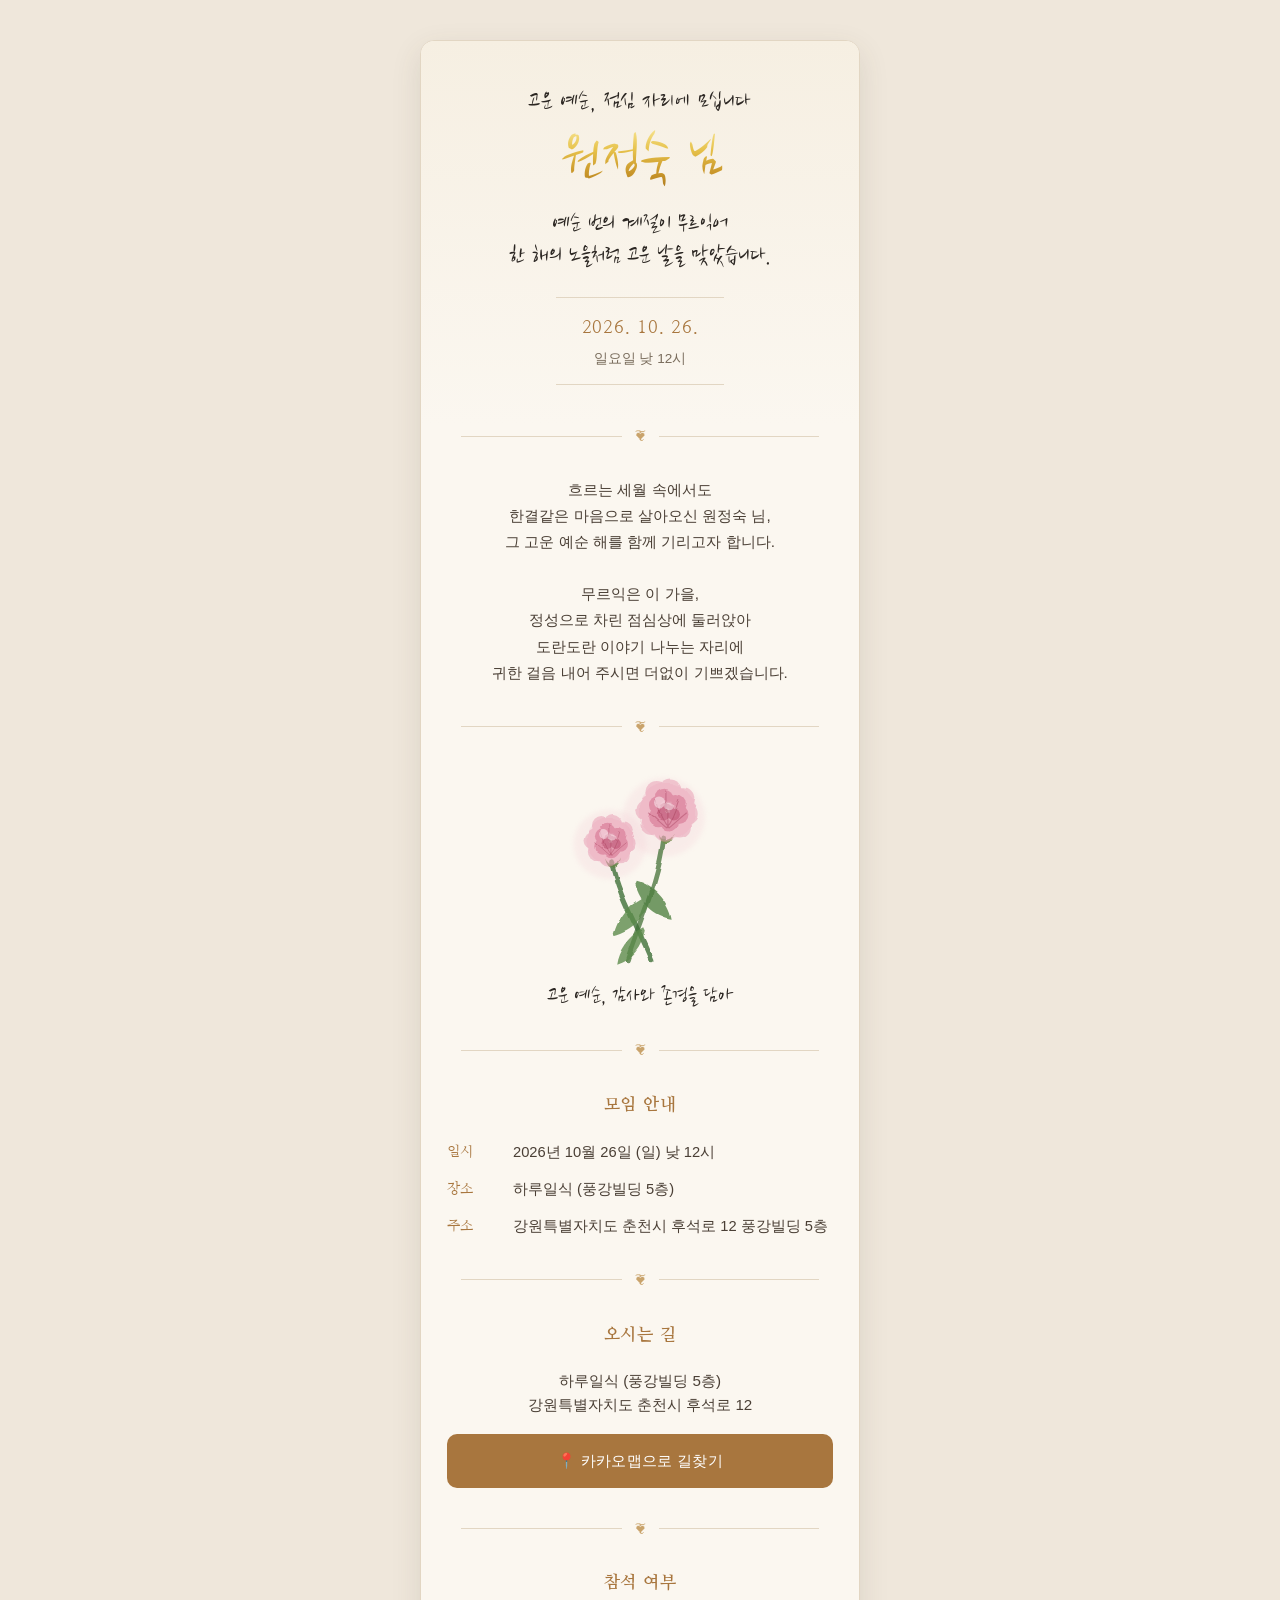
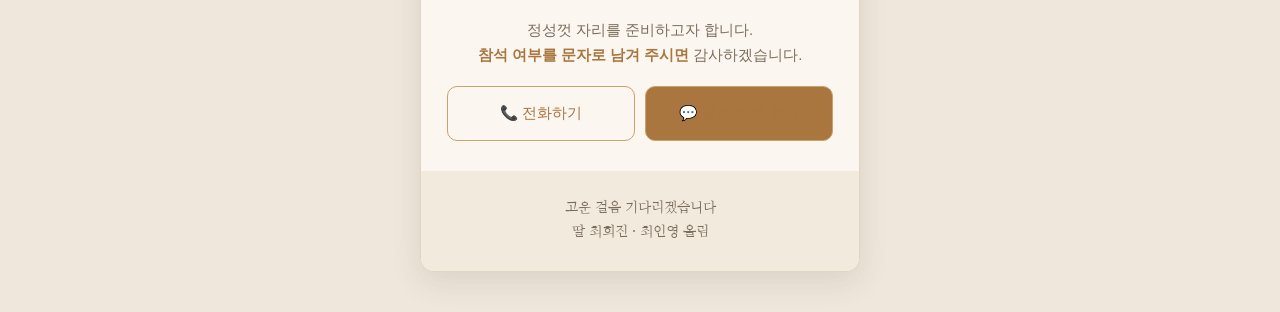
==== index.html @ 2e65c993 "환갑잔치 모바일 초대장 (원정숙 님)" ====
<!DOCTYPE html>
<html lang="ko">
<head>
  <meta charset="UTF-8">
  <meta name="viewport" content="width=device-width, initial-scale=1">
  <title>환갑잔치에 초대합니다</title>
  <meta property="og:title" content="환갑잔치에 초대합니다">
  <meta property="og:description" content="2026년 10월 26일, 따뜻한 점심 자리에 모십니다.">
  <!-- 캘리그래피(붓글씨) 타이틀용 웹폰트 -->
  <link rel="preconnect" href="https://fonts.googleapis.com">
  <link rel="preconnect" href="https://fonts.gstatic.com" crossorigin>
  <link href="https://fonts.googleapis.com/css2?family=Nanum+Brush+Script&family=Nanum+Myeongjo:wght@400;700&display=swap" rel="stylesheet">
  <link rel="stylesheet" href="style.css">
</head>
<body>
  <main class="card">

    <!-- 표지 -->
    <section class="cover">
      <p class="cover__label">고운 예순, 점심 자리에 모십니다</p>
      <h1 class="cover__name">원정숙 님</h1>
      <p class="cover__sub">예순 번의 계절이 무르익어<br>한 해의 노을처럼 고운 날을 맞았습니다.</p>
      <div class="cover__date">
        <span class="cover__date-day">2026. 10. 26.</span>
        <span class="cover__date-time">일요일 낮 12시</span>
      </div>
    </section>

    <div class="divider"><span>❦</span></div>

    <!-- 인사말 -->
    <section class="message">
      <p>
        흐르는 세월 속에서도<br>
        한결같은 마음으로 살아오신 원정숙 님,<br>
        그 고운 예순 해를 함께 기리고자 합니다.<br><br>
        무르익은 이 가을,<br>
        정성으로 차린 점심상에 둘러앉아<br>
        도란도란 이야기 나누는 자리에<br>
        귀한 걸음 내어 주시면 더없이 기쁘겠습니다.
      </p>
    </section>

    <div class="divider"><span>❦</span></div>

    <!-- 카네이션 수채화 -->
    <section class="flower">
      <svg class="flower__art" viewBox="0 0 240 260" xmlns="http://www.w3.org/2000/svg" role="img" aria-label="분홍 카네이션 두 송이 수채화 그림">
        <defs>
          <filter id="wc" x="-25%" y="-25%" width="150%" height="150%">
            <feTurbulence type="fractalNoise" baseFrequency="0.02 0.03" numOctaves="4" seed="9" result="n"/>
            <feDisplacementMap in="SourceGraphic" in2="n" scale="5" xChannelSelector="R" yChannelSelector="G"/>
          </filter>
          <filter id="soft" x="-40%" y="-40%" width="180%" height="180%">
            <feGaussianBlur stdDeviation="3.2"/>
          </filter>
          <!-- 카네이션 한 송이 -->
          <g id="bloom" filter="url(#wc)">
            <circle cx="0" cy="0" r="33" fill="#f0b9c9" opacity="0.30"/>
            <g opacity="0.5" fill="#e79ab2">
              <circle cx="-19" cy="-6" r="13"/><circle cx="-12" cy="-21" r="13"/>
              <circle cx="4" cy="-25" r="13"/><circle cx="19" cy="-15" r="13"/>
              <circle cx="23" cy="3" r="13"/><circle cx="15" cy="18" r="13"/>
              <circle cx="-2" cy="23" r="13"/><circle cx="-18" cy="15" r="13"/>
              <circle cx="-25" cy="-1" r="12"/>
            </g>
            <g opacity="0.52" fill="#d3688a">
              <circle cx="-10" cy="-7" r="11"/><circle cx="-2" cy="-15" r="11"/>
              <circle cx="11" cy="-9" r="11"/><circle cx="13" cy="4" r="11"/>
              <circle cx="2" cy="13" r="11"/><circle cx="-11" cy="8" r="11"/>
            </g>
            <g opacity="0.55" fill="#b8496b">
              <circle cx="0" cy="-2" r="8"/><circle cx="7" cy="4" r="7"/><circle cx="-5" cy="4" r="7"/>
            </g>
            <path d="M0 -24 L0 20 M-14 -14 C-9 4 -4 14 2 20 M14 -14 C9 4 4 14 -2 20
                     M-22 2 C-12 10 -6 16 -1 20 M22 2 C12 10 6 16 1 20"
                  stroke="#9c2f4b" stroke-width="1.3" fill="none" opacity="0.35"/>
            <circle cx="-8" cy="-10" r="7" fill="#fdeef2" opacity="0.55"/>
            <circle cx="3" cy="-6" r="5" fill="#fdeef2" opacity="0.5"/>
          </g>
        </defs>

        <!-- 수채 번짐 배경 -->
        <ellipse cx="150" cy="70" rx="52" ry="50" fill="#f2c6d1" opacity="0.22" filter="url(#soft)"/>
        <ellipse cx="82" cy="104" rx="46" ry="44" fill="#f2c6d1" opacity="0.22" filter="url(#soft)"/>

        <!-- 줄기 (교차) -->
        <g filter="url(#wc)" fill="none" stroke-linecap="round">
          <path d="M150 96 C144 150 120 200 104 250" stroke="#4f7a43" stroke-width="6" opacity="0.8"/>
          <path d="M84 126 C92 168 118 210 134 250" stroke="#3f7038" stroke-width="6" opacity="0.8"/>
        </g>
        <!-- 잎 (가늘고 긴 잎) -->
        <g filter="url(#wc)" opacity="0.78">
          <path d="M132 168 C108 176 92 196 86 220 C110 214 128 196 134 172 Z" fill="#5a8a49"/>
          <path d="M116 150 C138 156 156 176 160 198 C138 194 120 178 114 154 Z" fill="#4f8040"/>
          <path d="M124 210 C104 220 92 240 90 256 C110 250 122 234 126 214 Z" fill="#5a8a49"/>
        </g>

        <!-- 꽃받침 (봉오리 컵) -->
        <path d="M144 92 C147 108 161 108 164 92 C160 102 148 102 144 92 Z" fill="#6f8f4a" opacity="0.9" filter="url(#wc)"/>
        <path d="M76 122 C79 138 93 138 96 122 C92 132 80 132 76 122 Z" fill="#638546" opacity="0.9" filter="url(#wc)"/>

        <!-- 꽃송이 두 개 -->
        <use href="#bloom" transform="translate(154,62) scale(1.08)"/>
        <use href="#bloom" transform="translate(82,100) scale(0.9)"/>
      </svg>
      <p class="flower__caption">고운 예순, 감사와 존경을 담아</p>
    </section>

    <div class="divider"><span>❦</span></div>

    <!-- 안내 정보 -->
    <section class="info">
      <h2 class="section-title">모임 안내</h2>
      <dl class="info__list">
        <div class="info__row">
          <dt>일시</dt><dd>2026년 10월 26일 (일) 낮 12시</dd>
        </div>
        <div class="info__row">
          <dt>장소</dt><dd>하루일식 (풍강빌딩 5층)</dd>
        </div>
        <div class="info__row">
          <dt>주소</dt><dd id="venue-address">강원특별자치도 춘천시 후석로 12</dd>
        </div>
      </dl>
    </section>

    <div class="divider"><span>❦</span></div>

    <!-- 오시는 길 -->
    <section class="map">
      <h2 class="section-title">오시는 길</h2>
      <p class="map__place">하루일식 (풍강빌딩 5층)<br>강원특별자치도 춘천시 후석로 12</p>
      <a id="map-link" class="map__button" href="#" target="_blank" rel="noopener">
        📍 카카오맵으로 길찾기
      </a>
    </section>

    <div class="divider"><span>❦</span></div>

    <!-- 참석 여부 (RSVP) -->
    <section class="contact">
      <h2 class="section-title">참석 여부</h2>
      <p class="contact__notice">
        정성껏 자리를 준비하고자 합니다.<br>
        <strong>참석 여부를 문자로 남겨 주시면</strong> 감사하겠습니다.
      </p>
      <div class="contact__buttons">
        <a id="tel-link" class="contact__btn" href="tel:010-2603-9217">📞 전화하기</a>
        <a id="sms-link" class="contact__btn contact__btn--accent" href="sms:010-2603-9217">💬 참석 여부 문자</a>
      </div>
    </section>

    <footer class="footer">
      <p>고운 걸음 기다리겠습니다<br>딸 최희진 · 최인영 올림</p>
    </footer>

  </main>

  <script src="script.js"></script>
</body>
</html>
---- style.css ----
/* ===== 테마 변수 ===== */
:root {
  --bg: #efe7db;
  --card-bg: #fbf7f0;
  --ink: #4a3f35;
  --ink-soft: #7a6d5d;
  --accent: #a8763e;      /* 브라운 골드 */
  --accent-soft: #c9a36b;
  --line: #e2d6c3;
  --white: #ffffff;
  --radius: 14px;
  --serif: "Nanum Myeongjo", "Batang", serif;
  --sans: "Apple SD Gothic Neo", "Noto Sans KR", "Malgun Gothic", sans-serif;
  --calli: "Nanum Brush Script", "Nanum Myeongjo", cursive;  /* 캘리그래피(붓글씨) */
  --ink-calli: #2b2622;   /* 먹색 */
}

* { box-sizing: border-box; margin: 0; padding: 0; }

html { -webkit-text-size-adjust: 100%; }

body {
  background: var(--bg);
  color: var(--ink);
  font-family: var(--sans);
  line-height: 1.7;
  display: flex;
  justify-content: center;
  padding: 24px 12px;
}

/* ===== 카드 (모바일 우선) ===== */
.card {
  width: 100%;
  max-width: 440px;
  background: var(--card-bg);
  border-radius: var(--radius);
  box-shadow: 0 10px 30px rgba(74, 63, 53, .12);
  overflow: hidden;
  border: 1px solid var(--line);
}

section { padding: 30px 26px; }

.section-title {
  font-family: var(--serif);
  font-size: 1.05rem;
  letter-spacing: .04em;
  color: var(--accent);
  text-align: center;
  margin-bottom: 20px;
}

/* ===== 구분선 ===== */
.divider {
  display: flex;
  align-items: center;
  gap: 12px;
  padding: 0 40px;
  color: var(--accent-soft);
}
.divider::before, .divider::after {
  content: "";
  flex: 1;
  height: 1px;
  background: var(--line);
}
.divider span { font-size: .8rem; }

/* ===== 표지 ===== */
.cover {
  text-align: center;
  padding: 46px 26px 40px;
  background: linear-gradient(180deg, #f6efe2 0%, var(--card-bg) 100%);
}
.cover__label {
  font-family: var(--calli);
  color: var(--ink-calli);
  letter-spacing: .02em;
  font-size: 1.5rem;
  line-height: 1.3;
  margin-bottom: 10px;
}
.cover__name {
  font-family: var(--calli);
  font-size: 3.8rem;
  font-weight: 400;
  line-height: 1.05;
  margin: 4px 0 16px;
  /* 메탈릭 금색 그라데이션 */
  color: #c9a227;   /* 미지원 브라우저 대비 기본 금색 */
  background: linear-gradient(180deg, #f7e491 0%, #e6c14a 35%, #c9962a 70%, #a9761d 100%);
  -webkit-background-clip: text;
  background-clip: text;
  -webkit-text-fill-color: transparent;
}
.cover__sub {
  font-family: var(--calli);
  color: var(--ink-calli);
  font-size: 1.5rem;
  line-height: 1.35;
  margin-bottom: 24px;
}
.cover__date {
  display: inline-flex;
  flex-direction: column;
  gap: 4px;
  padding: 14px 26px;
  border-top: 1px solid var(--line);
  border-bottom: 1px solid var(--line);
}
.cover__date-day {
  font-family: var(--serif);
  font-size: 1.15rem;
  color: var(--accent);
  letter-spacing: .05em;
}
.cover__date-time { font-size: .85rem; color: var(--ink-soft); }

/* ===== 인사말 ===== */
.message { text-align: center; }
.message p { color: var(--ink); font-size: .96rem; }

/* ===== 카네이션 수채화 ===== */
.flower {
  text-align: center;
  padding-top: 24px;
  padding-bottom: 24px;
}
.flower__art {
  width: 190px;
  max-width: 70%;
  height: auto;
  display: block;
  margin: 0 auto;
}
.flower__caption {
  margin-top: 10px;
  font-family: var(--calli);
  font-size: 1.4rem;
  color: var(--ink-calli);
}

/* ===== 안내 정보 ===== */
.info__list { display: flex; flex-direction: column; gap: 12px; }
.info__row {
  display: grid;
  grid-template-columns: 54px 1fr;
  gap: 12px;
  align-items: start;
}
.info__row dt {
  font-family: var(--serif);
  color: var(--accent);
  font-size: .9rem;
}
.info__row dd { color: var(--ink); font-size: .92rem; }

/* ===== 오시는 길 ===== */
.map__place {
  text-align: center;
  color: var(--ink);
  font-size: .95rem;
  line-height: 1.6;
  margin-bottom: 16px;
}
.map__button {
  display: block;
  margin-top: 14px;
  padding: 14px;
  text-align: center;
  background: var(--accent);
  color: var(--white);
  text-decoration: none;
  border-radius: 10px;
  font-size: .95rem;
  letter-spacing: .02em;
  min-height: 44px;
}
.map__button:active { background: #8f6231; }

/* ===== 참석 여부 (RSVP) ===== */
.contact__notice {
  text-align: center;
  color: var(--ink-soft);
  font-size: .92rem;
  margin-bottom: 18px;
}
.contact__notice strong { color: var(--accent); font-weight: 700; }
.contact__buttons { display: flex; gap: 10px; }
.contact__btn--accent {
  background: var(--accent);
  color: var(--white);
  border-color: var(--accent);
}
.contact__btn--accent:active { background: #8f6231; }
.contact__btn {
  flex: 1;
  text-align: center;
  padding: 14px;
  border: 1px solid var(--accent-soft);
  border-radius: 10px;
  color: var(--accent);
  text-decoration: none;
  font-size: .92rem;
  min-height: 44px;
  display: flex;
  align-items: center;
  justify-content: center;
}
.contact__btn:active { background: #f2e8d8; }

/* ===== 푸터 ===== */
.footer {
  text-align: center;
  padding: 26px;
  background: #f2eadc;
  color: var(--ink-soft);
  font-family: var(--serif);
  font-size: .88rem;
}

/* ===== 넓은 화면 보정 ===== */
@media (min-width: 500px) {
  body { padding: 40px 16px; }
}
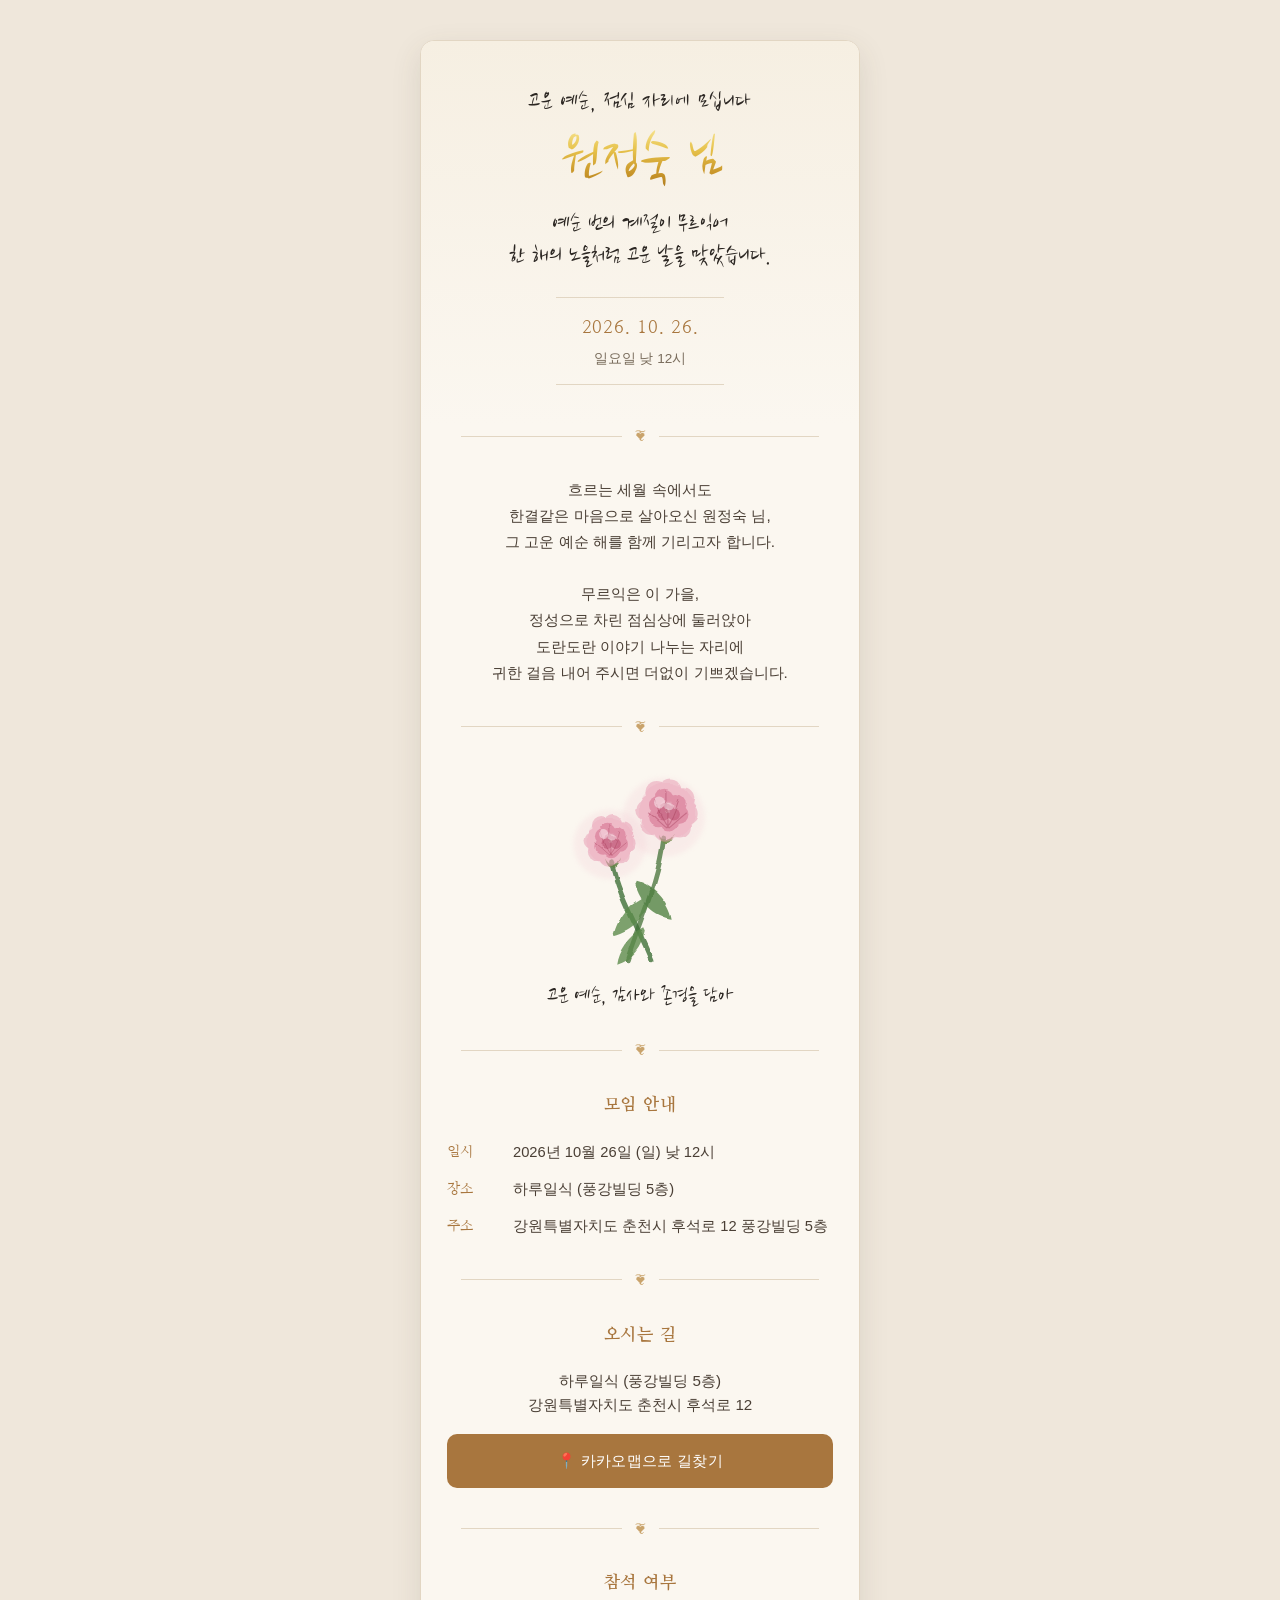
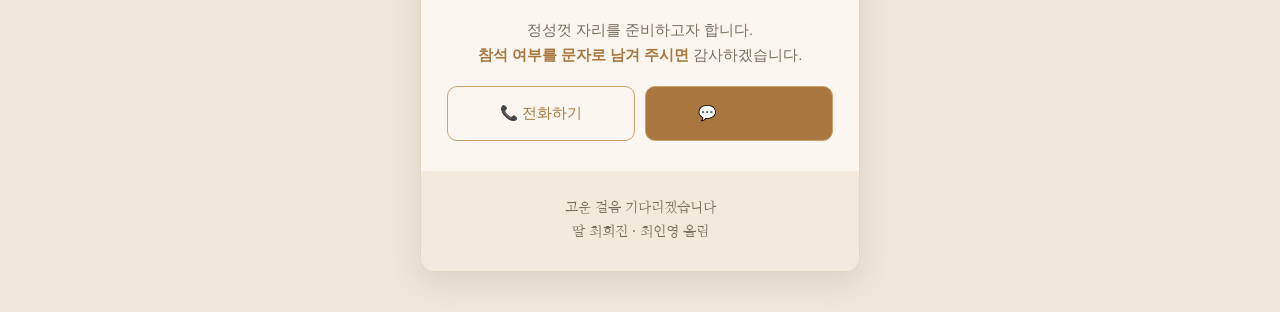
==== commit 08d57070: "카톡 미리보기용 대표 이미지(og:image) 추가, 문자 버튼 문구 수정" ====
--- a/index.html
+++ b/index.html
@@ -3,9 +3,14 @@
 <head>
   <meta charset="UTF-8">
   <meta name="viewport" content="width=device-width, initial-scale=1">
-  <title>환갑잔치에 초대합니다</title>
-  <meta property="og:title" content="환갑잔치에 초대합니다">
-  <meta property="og:description" content="2026년 10월 26일, 따뜻한 점심 자리에 모십니다.">
+  <title>원정숙 님 환갑에 모십니다</title>
+  <meta property="og:type" content="website">
+  <meta property="og:url" content="https://mswp96-del.github.io/invitation/">
+  <meta property="og:title" content="원정숙 님 환갑에 모십니다">
+  <meta property="og:description" content="2026년 10월 26일(일) 낮 12시 · 하루일식 — 고운 예순, 점심 자리에 모십니다.">
+  <meta property="og:image" content="https://mswp96-del.github.io/invitation/og-image.png">
+  <meta property="og:image:width" content="1200">
+  <meta property="og:image:height" content="630">
   <!-- 캘리그래피(붓글씨) 타이틀용 웹폰트 -->
   <link rel="preconnect" href="https://fonts.googleapis.com">
   <link rel="preconnect" href="https://fonts.gstatic.com" crossorigin>
@@ -147,7 +152,7 @@
       </p>
       <div class="contact__buttons">
         <a id="tel-link" class="contact__btn" href="tel:010-2603-9217">📞 전화하기</a>
-        <a id="sms-link" class="contact__btn contact__btn--accent" href="sms:010-2603-9217">💬 참석 여부 문자</a>
+        <a id="sms-link" class="contact__btn contact__btn--accent" href="sms:010-2603-9217">💬 문자하기</a>
       </div>
     </section>
 
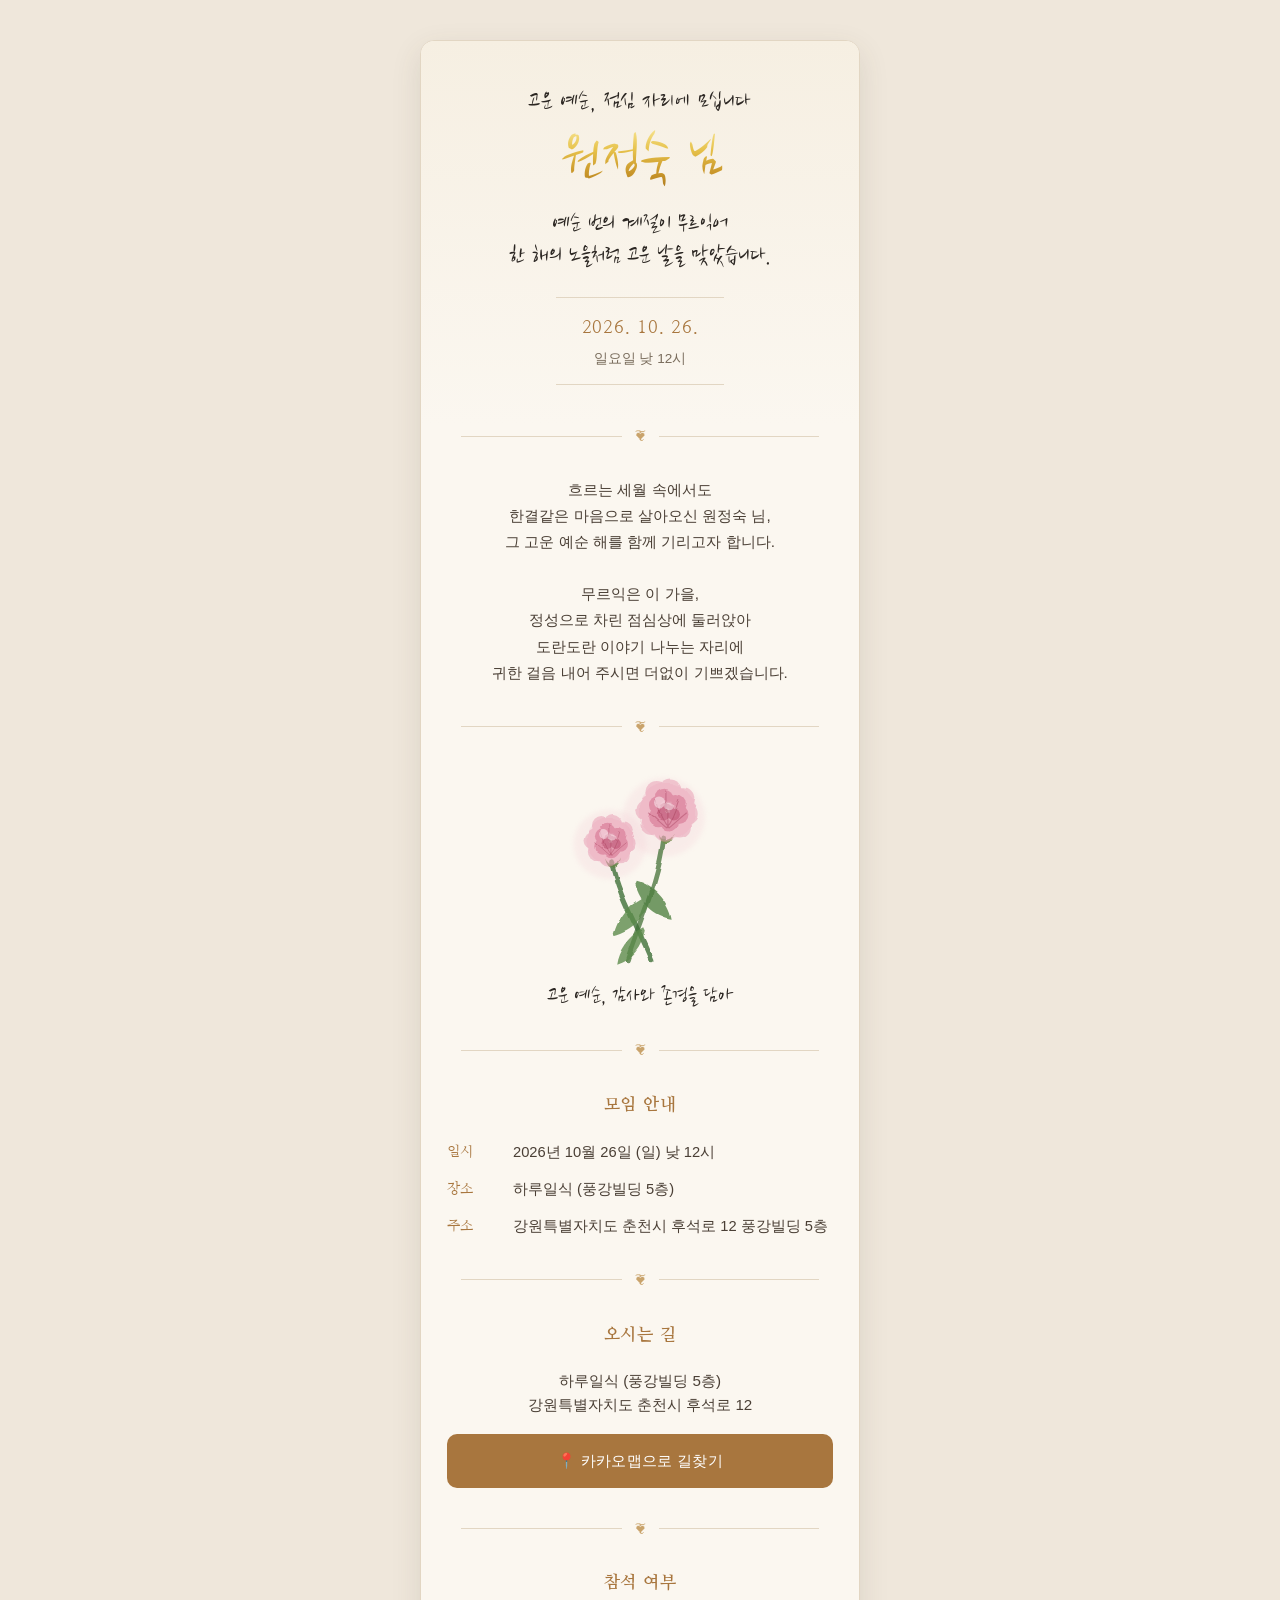
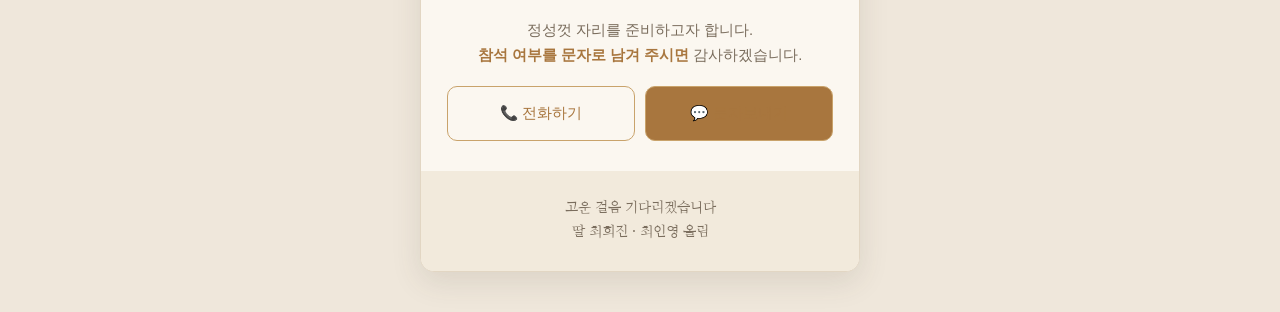
==== commit 518bd8be: "문자 버튼 문구: 문자보내기" ====
--- a/index.html
+++ b/index.html
@@ -3,10 +3,10 @@
 <head>
   <meta charset="UTF-8">
   <meta name="viewport" content="width=device-width, initial-scale=1">
-  <title>원정숙 님 환갑에 모십니다</title>
+  <title>고운 예순, 점심 자리에 모십니다</title>
   <meta property="og:type" content="website">
   <meta property="og:url" content="https://mswp96-del.github.io/invitation/">
-  <meta property="og:title" content="원정숙 님 환갑에 모십니다">
+  <meta property="og:title" content="고운 예순, 점심 자리에 모십니다">
   <meta property="og:description" content="2026년 10월 26일(일) 낮 12시 · 하루일식 — 고운 예순, 점심 자리에 모십니다.">
   <meta property="og:image" content="https://mswp96-del.github.io/invitation/og-image.png">
   <meta property="og:image:width" content="1200">
@@ -152,7 +152,7 @@
       </p>
       <div class="contact__buttons">
         <a id="tel-link" class="contact__btn" href="tel:010-2603-9217">📞 전화하기</a>
-        <a id="sms-link" class="contact__btn contact__btn--accent" href="sms:010-2603-9217">💬 문자하기</a>
+        <a id="sms-link" class="contact__btn contact__btn--accent" href="sms:010-2603-9217">💬 문자보내기</a>
       </div>
     </section>
 
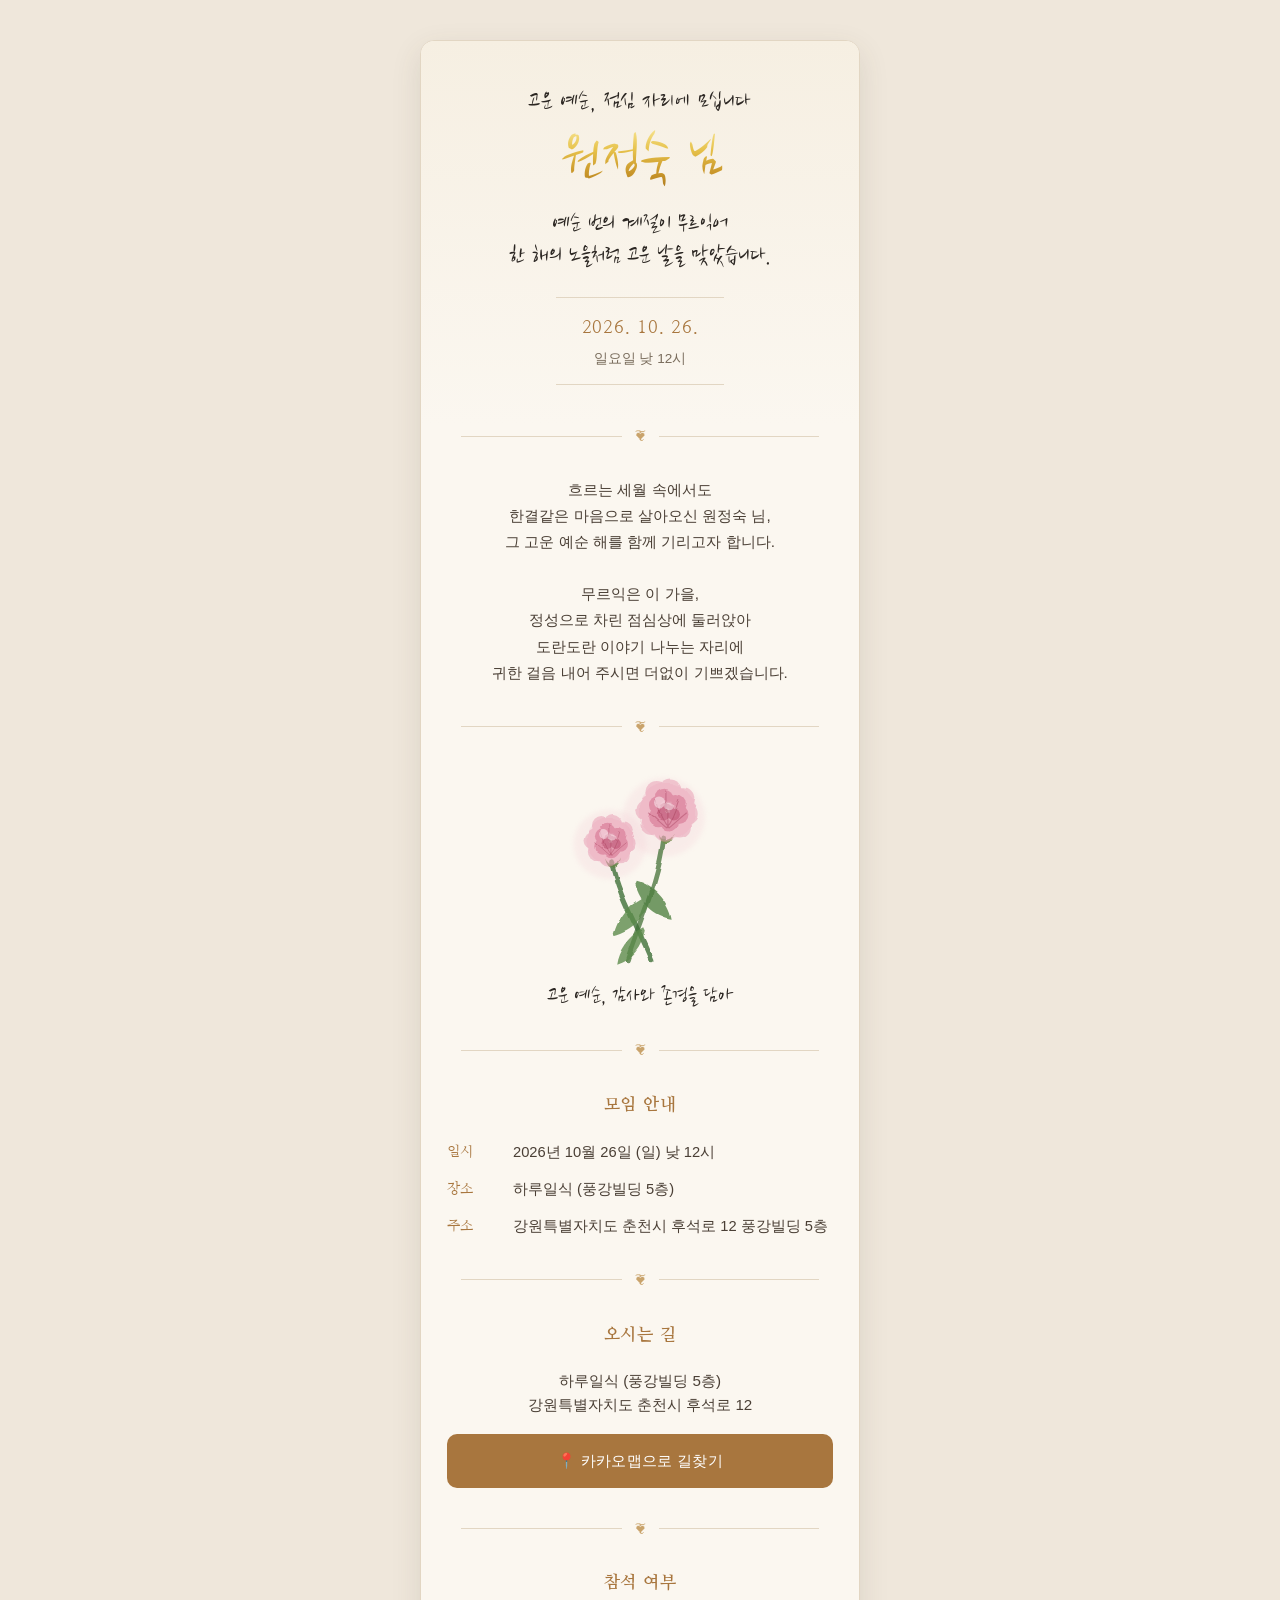
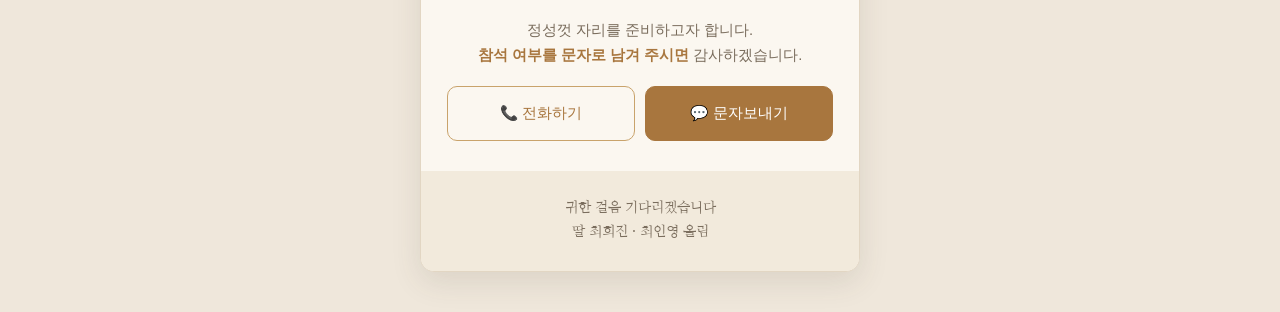
==== commit 12737b05: "맺음말: 고운 걸음 → 귀한 걸음" ====
--- a/index.html
+++ b/index.html
@@ -157,7 +157,7 @@
     </section>
 
     <footer class="footer">
-      <p>고운 걸음 기다리겠습니다<br>딸 최희진 · 최인영 올림</p>
+      <p>귀한 걸음 기다리겠습니다<br>딸 최희진 · 최인영 올림</p>
     </footer>
 
   </main>
--- a/style.css
+++ b/style.css
@@ -188,12 +188,13 @@
 }
 .contact__notice strong { color: var(--accent); font-weight: 700; }
 .contact__buttons { display: flex; gap: 10px; }
-.contact__btn--accent {
+/* 이중 클래스로 우선순위를 높여 .contact__btn(금색 글자)보다 뒤에 있어도 이기게 함 */
+.contact__btn.contact__btn--accent {
   background: var(--accent);
   color: var(--white);
   border-color: var(--accent);
 }
-.contact__btn--accent:active { background: #8f6231; }
+.contact__btn.contact__btn--accent:active { background: #8f6231; }
 .contact__btn {
   flex: 1;
   text-align: center;
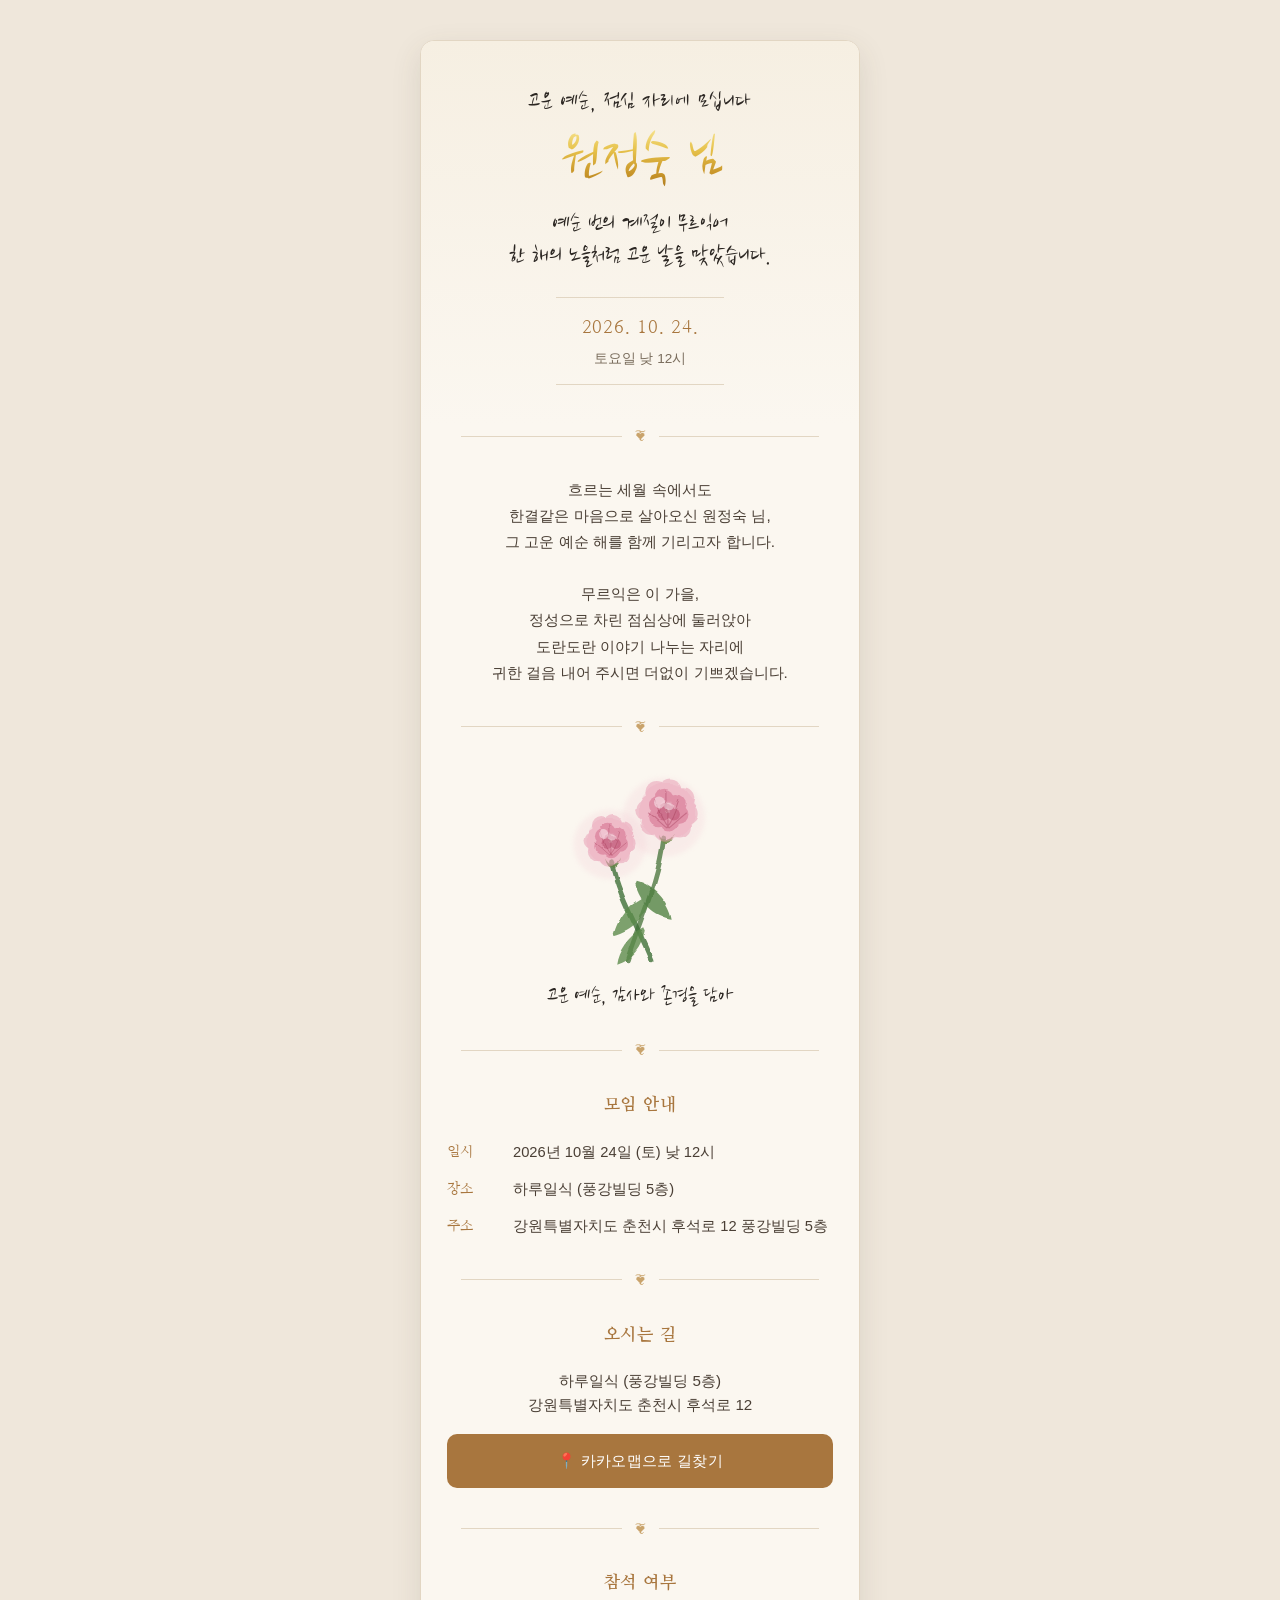
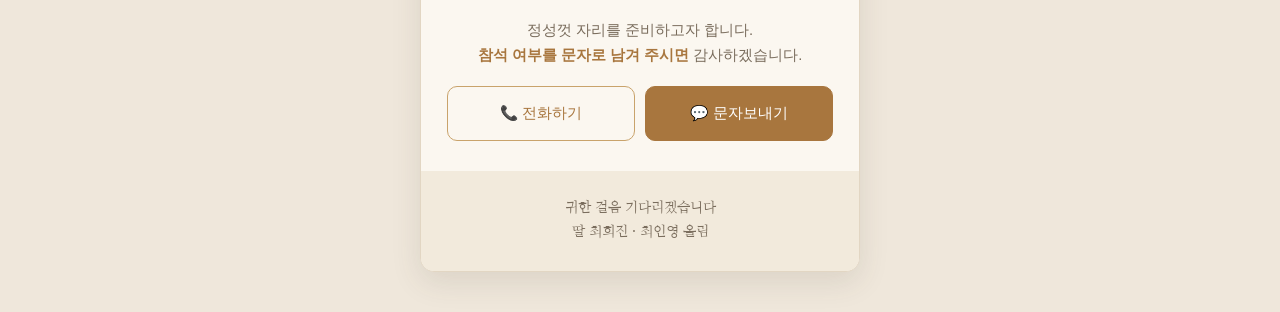
==== commit 322211c9: "행사일 변경: 10월 26일 → 10월 24일(토), 썸네일 갱신" ====
--- a/index.html
+++ b/index.html
@@ -7,7 +7,7 @@
   <meta property="og:type" content="website">
   <meta property="og:url" content="https://mswp96-del.github.io/invitation/">
   <meta property="og:title" content="고운 예순, 점심 자리에 모십니다">
-  <meta property="og:description" content="2026년 10월 26일(일) 낮 12시 · 하루일식 — 고운 예순, 점심 자리에 모십니다.">
+  <meta property="og:description" content="2026년 10월 24일(토) 낮 12시 · 하루일식 — 고운 예순, 점심 자리에 모십니다.">
   <meta property="og:image" content="https://mswp96-del.github.io/invitation/og-image.png">
   <meta property="og:image:width" content="1200">
   <meta property="og:image:height" content="630">
@@ -26,8 +26,8 @@
       <h1 class="cover__name">원정숙 님</h1>
       <p class="cover__sub">예순 번의 계절이 무르익어<br>한 해의 노을처럼 고운 날을 맞았습니다.</p>
       <div class="cover__date">
-        <span class="cover__date-day">2026. 10. 26.</span>
-        <span class="cover__date-time">일요일 낮 12시</span>
+        <span class="cover__date-day">2026. 10. 24.</span>
+        <span class="cover__date-time">토요일 낮 12시</span>
       </div>
     </section>
 
@@ -119,7 +119,7 @@
       <h2 class="section-title">모임 안내</h2>
       <dl class="info__list">
         <div class="info__row">
-          <dt>일시</dt><dd>2026년 10월 26일 (일) 낮 12시</dd>
+          <dt>일시</dt><dd>2026년 10월 24일 (토) 낮 12시</dd>
         </div>
         <div class="info__row">
           <dt>장소</dt><dd>하루일식 (풍강빌딩 5층)</dd>
